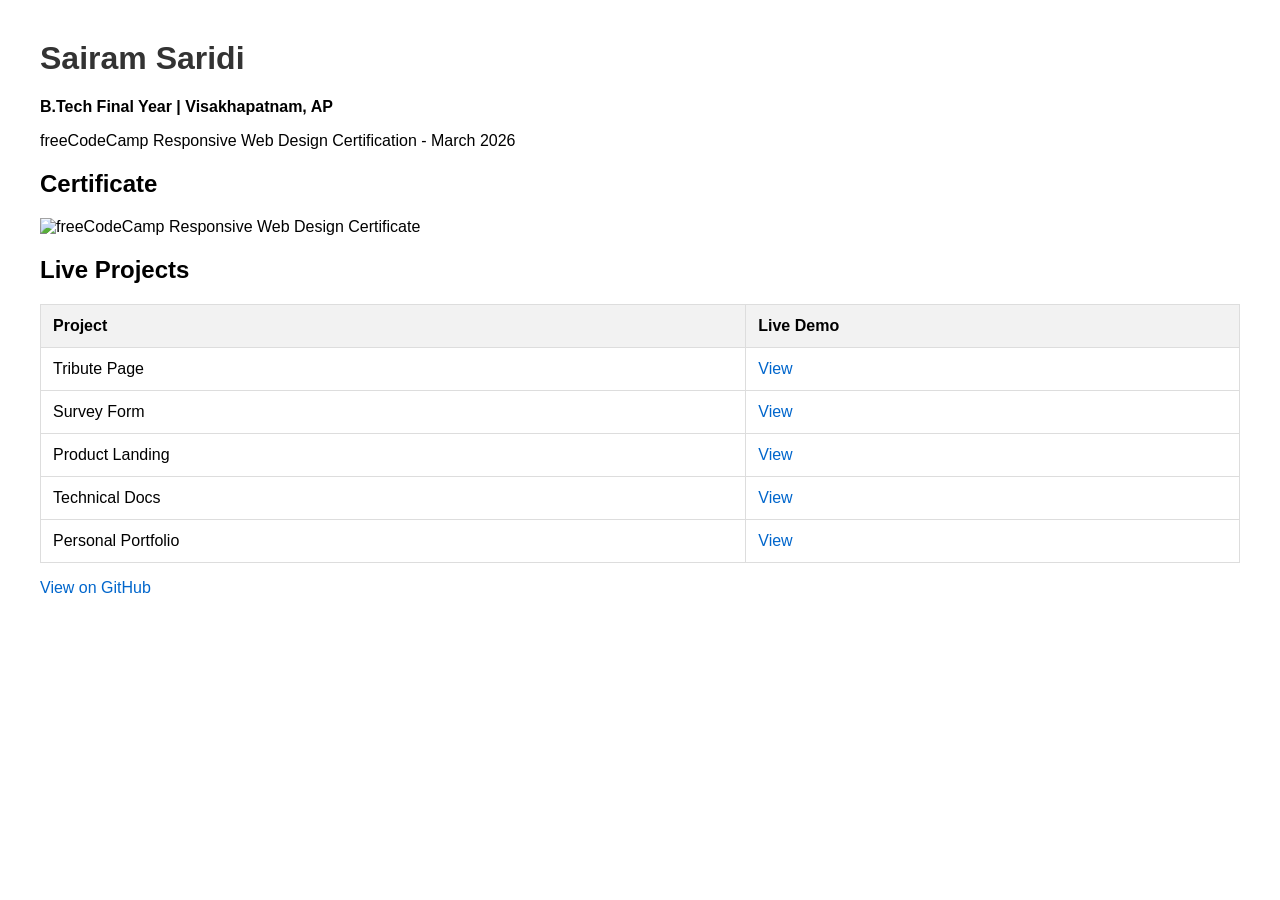
==== index.html @ 2a7a3aea "Add landing page with project links" ====
<!DOCTYPE html>
<html>
<head>
  <title>Sairam-freecodecamp-responsive-design</title>
  <meta charset="utf-8">
  <meta name="viewport" content="width=device-width, initial-scale=1">
  <style>
    body { font-family: Arial; margin: 40px; }
    h1 { color: #333; }
    table { border-collapse: collapse; width: 100%; }
    th, td { border: 1px solid #ddd; padding: 12px; text-align: left; }
    th { background-color: #f2f2f2; }
    a { color: #0066cc; text-decoration: none; }
  </style>
</head>
<body>
  <h1>Sairam Saridi</h1>
  <p><strong>B.Tech Final Year | Visakhapatnam, AP</strong></p>
  <p>freeCodeCamp Responsive Web Design Certification - March 2026</p>
  <h2>Certificate</h2>
  <img src="responsive-web-design-certificate.png" alt="freeCodeCamp Responsive Web Design Certificate">
  
  <h2> Live Projects</h2>
  <table>
    <tr><th>Project</th><th>Live Demo</th></tr>
    <tr><td>Tribute Page</td><td><a href="/tribute-page/">View</a></td></tr>
    <tr><td>Survey Form</td><td><a href="/survey-form/">View</a></td></tr>
    <tr><td>Product Landing</td><td><a href="/product-landing-page/">View</a></td></tr>
    <tr><td>Technical Docs</td><td><a href="/technical-documentation-page/">View</a></td></tr>
    <tr><td>Personal Portfolio</td><td><a href="/personal-portfolio/">View</a></td></tr>
  </table>
  
  <p><a href="https://github.com/sairam-saridi/sairam-freecodecamp-responsive-design">View on GitHub</a></p>
</body>
</html>
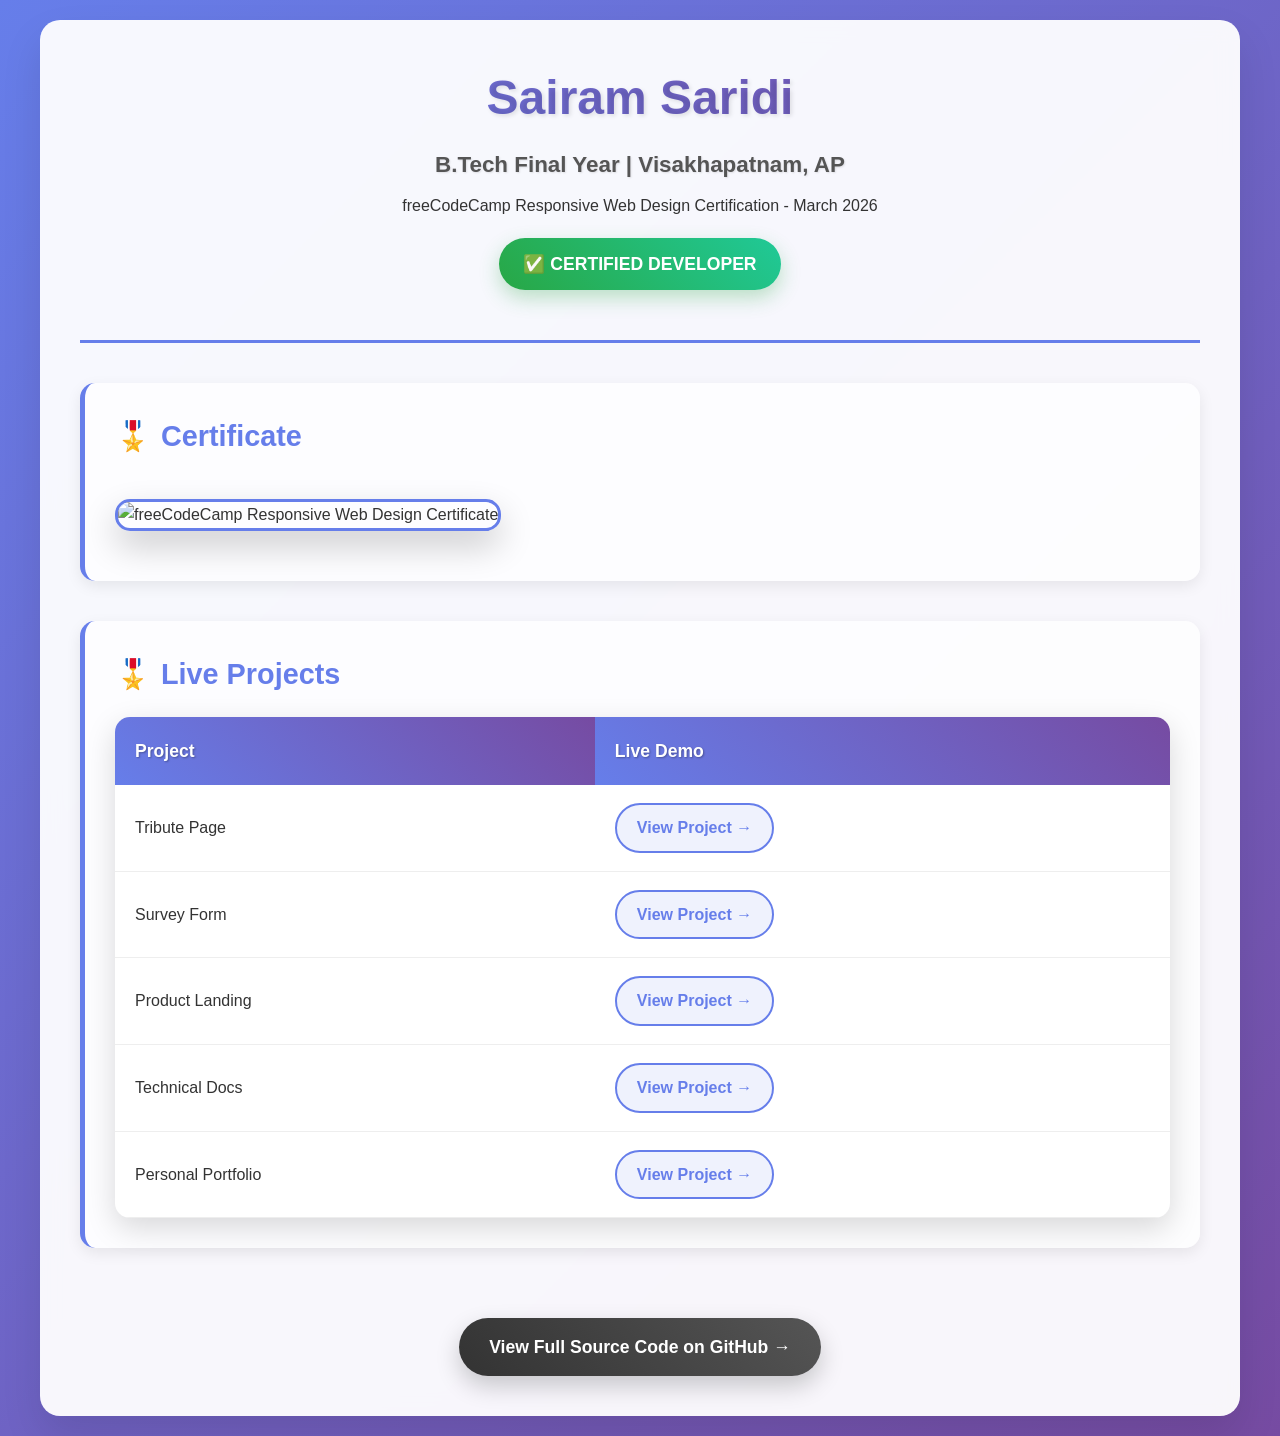
==== commit 16016bba: "Add portfolio landing page Updated the title and enhanced the styling for a more modern look. Reorga" ====
--- a/index.html
+++ b/index.html
@@ -1,35 +1,252 @@
 <!DOCTYPE html>
 <html>
 <head>
-  <title>Sairam-freecodecamp-responsive-design</title>
+  <title>Responsive Web Design</title>
   <meta charset="utf-8">
   <meta name="viewport" content="width=device-width, initial-scale=1">
   <style>
-    body { font-family: Arial; margin: 40px; }
-    h1 { color: #333; }
-    table { border-collapse: collapse; width: 100%; }
-    th, td { border: 1px solid #ddd; padding: 12px; text-align: left; }
-    th { background-color: #f2f2f2; }
-    a { color: #0066cc; text-decoration: none; }
+    * {
+      margin: 0;
+      padding: 0;
+      box-sizing: border-box;
+    }
+    
+    body {
+      font-family: 'Segoe UI', Tahoma, Geneva, Verdana, sans-serif;
+      line-height: 1.6;
+      color: #333;
+      background: linear-gradient(135deg, #667eea 0%, #764ba2 100%);
+      min-height: 100vh;
+      padding: 20px;
+    }
+    
+    .container {
+      max-width: 1200px;
+      margin: 0 auto;
+      background: rgba(255, 255, 255, 0.95);
+      border-radius: 20px;
+      box-shadow: 0 20px 40px rgba(0,0,0,0.1);
+      padding: 40px;
+      backdrop-filter: blur(10px);
+    }
+    
+    .hero {
+      text-align: center;
+      margin-bottom: 40px;
+      padding-bottom: 30px;
+      border-bottom: 3px solid #667eea;
+    }
+    
+    h1 {
+      font-size: 3em;
+      font-weight: 700;
+      background: linear-gradient(45deg, #667eea, #764ba2);
+      -webkit-background-clip: text;
+      -webkit-text-fill-color: transparent;
+      background-clip: text;
+      margin-bottom: 10px;
+      text-shadow: 2px 2px 4px rgba(0,0,0,0.1);
+    }
+    
+    .subtitle {
+      font-size: 1.4em;
+      font-weight: 600;
+      color: #555;
+      margin-bottom: 10px;
+      text-shadow: 1px 1px 2px rgba(0,0,0,0.1);
+    }
+    
+    .cert-badge {
+      background: linear-gradient(45deg, #28a745, #20c997);
+      color: white;
+      padding: 12px 24px;
+      border-radius: 50px;
+      font-weight: 600;
+      font-size: 1.1em;
+      display: inline-block;
+      margin: 20px 0;
+      box-shadow: 0 8px 20px rgba(40, 167, 69, 0.3);
+      animation: pulse 2s infinite;
+    }
+    
+    @keyframes pulse {
+      0% { box-shadow: 0 8px 20px rgba(40, 167, 69, 0.3); }
+      50% { box-shadow: 0 12px 30px rgba(40, 167, 69, 0.5); }
+      100% { box-shadow: 0 8px 20px rgba(40, 167, 69, 0.3); }
+    }
+    
+    .section {
+      margin: 40px 0;
+      padding: 30px;
+      background: rgba(255, 255, 255, 0.8);
+      border-radius: 15px;
+      border-left: 5px solid #667eea;
+      box-shadow: 0 5px 15px rgba(0,0,0,0.08);
+    }
+    
+    .section h2 {
+      color: #667eea;
+      font-size: 1.8em;
+      margin-bottom: 20px;
+      display: flex;
+      align-items: center;
+      gap: 10px;
+    }
+    
+    .section h2::before {
+      content: "🎖️";
+    }
+    
+    .certificate-img {
+      max-width: 100%;
+      height: auto;
+      border-radius: 15px;
+      box-shadow: 0 15px 35px rgba(0,0,0,0.2);
+      border: 3px solid #667eea;
+      margin: 20px 0;
+    }
+    
+    .projects-table {
+      width: 100%;
+      border-collapse: separate;
+      border-spacing: 0;
+      border-radius: 15px;
+      overflow: hidden;
+      box-shadow: 0 10px 30px rgba(0,0,0,0.15);
+      background: white;
+    }
+    
+    .projects-table th {
+      background: linear-gradient(45deg, #667eea, #764ba2);
+      color: white;
+      padding: 20px;
+      text-align: left;
+      font-weight: 600;
+      font-size: 1.1em;
+      text-shadow: 1px 1px 2px rgba(0,0,0,0.3);
+    }
+    
+    .projects-table td {
+      padding: 18px 20px;
+      border-bottom: 1px solid #eee;
+      transition: all 0.3s ease;
+    }
+    
+    .projects-table tr:hover td {
+      background: #f8f9ff;
+      transform: scale(1.01);
+      box-shadow: 0 5px 15px rgba(0,0,0,0.1);
+    }
+    
+    .project-link {
+      color: #667eea;
+      font-weight: 600;
+      padding: 10px 20px;
+      background: rgba(102, 126, 234, 0.1);
+      border-radius: 25px;
+      border: 2px solid #667eea;
+      transition: all 0.3s ease;
+      display: inline-block;
+      text-decoration: none;
+    }
+    
+    .project-link:hover {
+      background: #667eea;
+      color: white;
+      transform: translateY(-2px);
+      box-shadow: 0 8px 20px rgba(102, 126, 234, 0.4);
+    }
+    
+    .github-link {
+      display: inline-block;
+      margin-top: 30px;
+      padding: 15px 30px;
+      background: linear-gradient(45deg, #333, #555);
+      color: white;
+      text-decoration: none;
+      border-radius: 50px;
+      font-weight: 600;
+      font-size: 1.1em;
+      transition: all 0.3s ease;
+      box-shadow: 0 10px 25px rgba(0,0,0,0.2);
+    }
+    
+    .github-link:hover {
+      transform: translateY(-3px);
+      box-shadow: 0 15px 35px rgba(0,0,0,0.3);
+      background: linear-gradient(45deg, #555, #777);
+    }
+    
+    @media (max-width: 768px) {
+      .container {
+        padding: 20px;
+        margin: 10px;
+      }
+      
+      h1 {
+        font-size: 2.2em;
+      }
+      
+      .projects-table {
+        font-size: 0.9em;
+      }
+      
+      .projects-table th,
+      .projects-table td {
+        padding: 12px 10px;
+      }
+    }
   </style>
 </head>
 <body>
-  <h1>Sairam Saridi</h1>
-  <p><strong>B.Tech Final Year | Visakhapatnam, AP</strong></p>
-  <p>freeCodeCamp Responsive Web Design Certification - March 2026</p>
-  <h2>Certificate</h2>
-  <img src="responsive-web-design-certificate.png" alt="freeCodeCamp Responsive Web Design Certificate">
-  
-  <h2> Live Projects</h2>
-  <table>
-    <tr><th>Project</th><th>Live Demo</th></tr>
-    <tr><td>Tribute Page</td><td><a href="/tribute-page/">View</a></td></tr>
-    <tr><td>Survey Form</td><td><a href="/survey-form/">View</a></td></tr>
-    <tr><td>Product Landing</td><td><a href="/product-landing-page/">View</a></td></tr>
-    <tr><td>Technical Docs</td><td><a href="/technical-documentation-page/">View</a></td></tr>
-    <tr><td>Personal Portfolio</td><td><a href="/personal-portfolio/">View</a></td></tr>
-  </table>
-  
-  <p><a href="https://github.com/sairam-saridi/sairam-freecodecamp-responsive-design">View on GitHub</a></p>
+  <div class="container">
+    <div class="hero">
+      <h1>Sairam Saridi</h1>
+      <p class="subtitle"><strong>B.Tech Final Year | Visakhapatnam, AP</strong></p>
+      <p>freeCodeCamp Responsive Web Design Certification - March 2026</p>
+      <div class="cert-badge">✅ CERTIFIED DEVELOPER</div>
+    </div>
+    
+    <div class="section">
+      <h2>Certificate</h2>
+      <img src="responsive-web-design-certificate.png" alt="freeCodeCamp Responsive Web Design Certificate" class="certificate-img">
+    </div>
+    
+    <div class="section">
+      <h2>Live Projects</h2>
+      <table class="projects-table">
+        <tr>
+          <th>Project</th>
+          <th>Live Demo</th>
+        </tr>
+        <tr>
+          <td>Tribute Page</td>
+          <td><a href="/tribute-page/" class="project-link">View Project →</a></td>
+        </tr>
+        <tr>
+          <td>Survey Form</td>
+          <td><a href="/survey-form/" class="project-link">View Project →</a></td>
+        </tr>
+        <tr>
+          <td>Product Landing</td>
+          <td><a href="/product-landing-page/" class="project-link">View Project →</a></td>
+        </tr>
+        <tr>
+          <td>Technical Docs</td>
+          <td><a href="/technical-documentation-page/" class="project-link">View Project →</a></td>
+        </tr>
+        <tr>
+          <td>Personal Portfolio</td>
+          <td><a href="/personal-portfolio/" class="project-link">View Project →</a></td>
+        </tr>
+      </table>
+    </div>
+    
+    <div style="text-align: center; margin-top: 40px;">
+      <a href="https://github.com/sairam-saridi/responsive-web-design" class="github-link">
+        View Full Source Code on GitHub →
+      </a>
+    </div>
+  </div>
 </body>
 </html>
